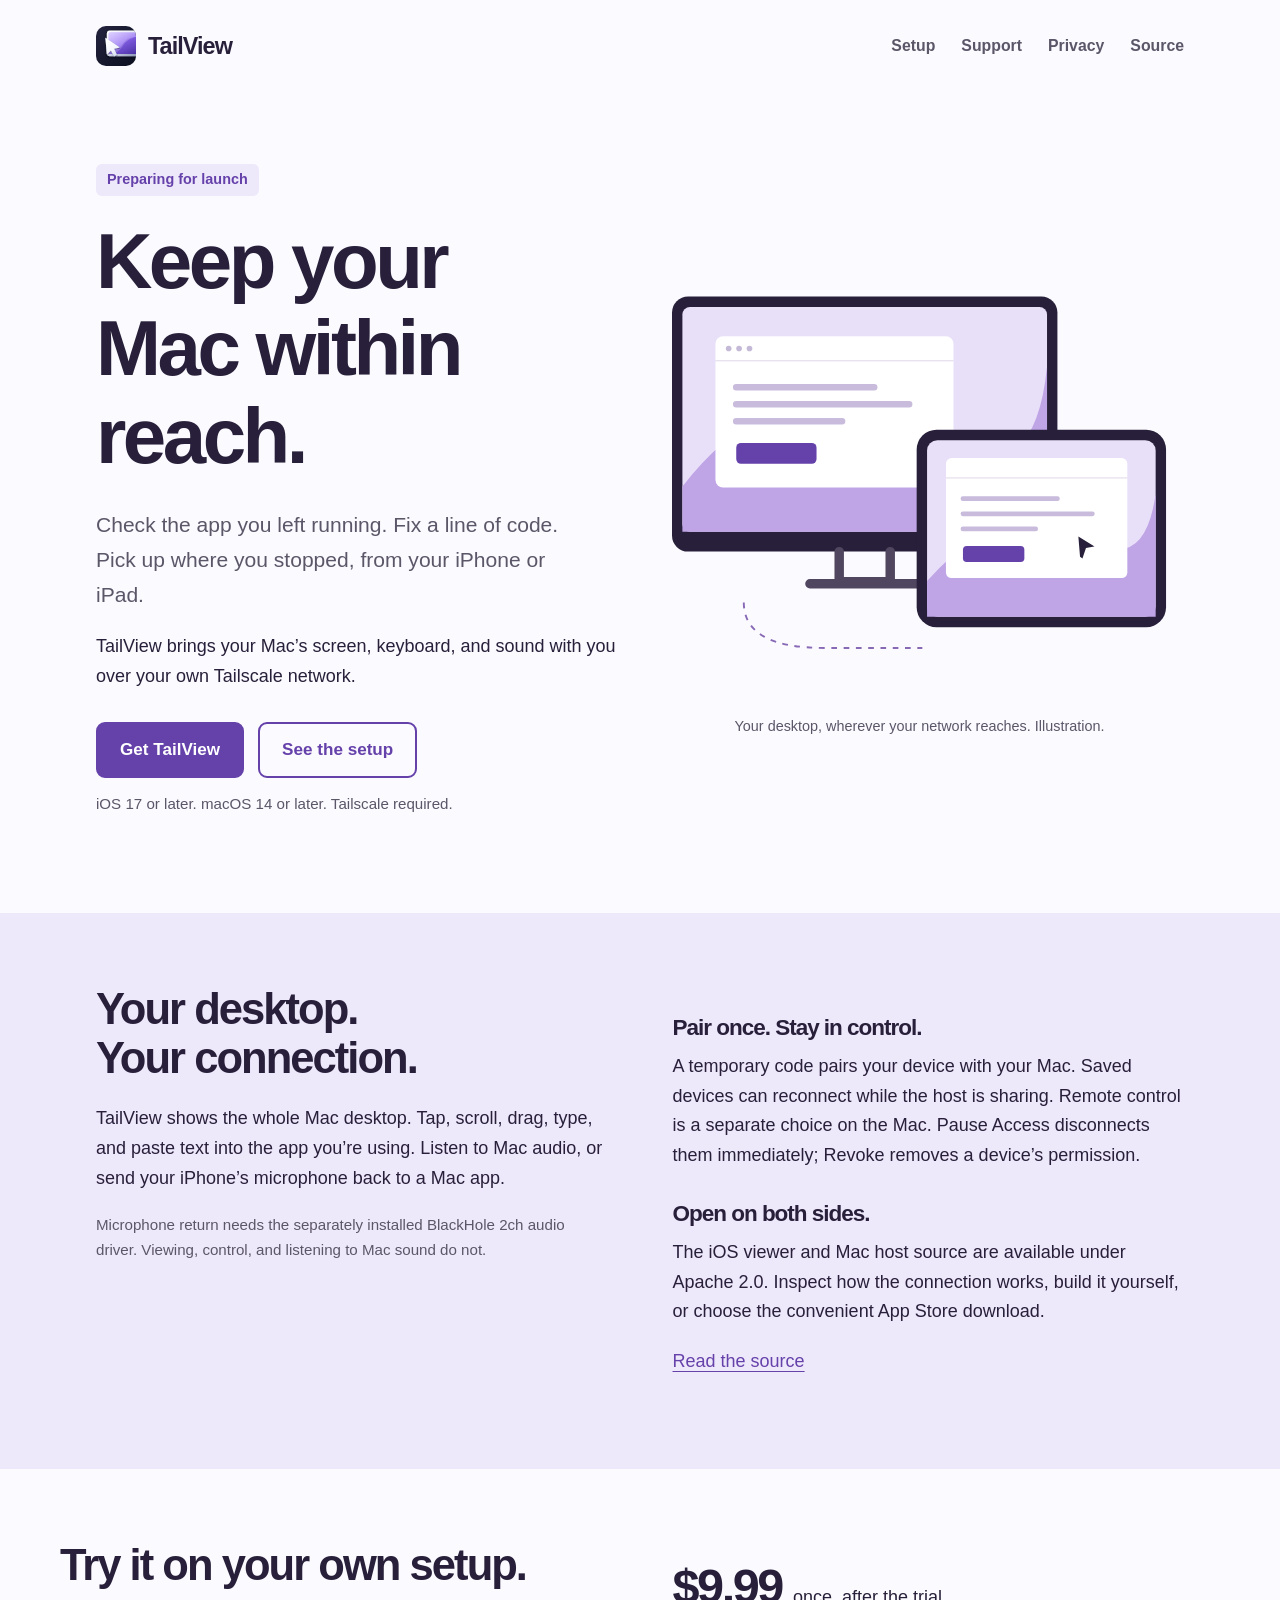
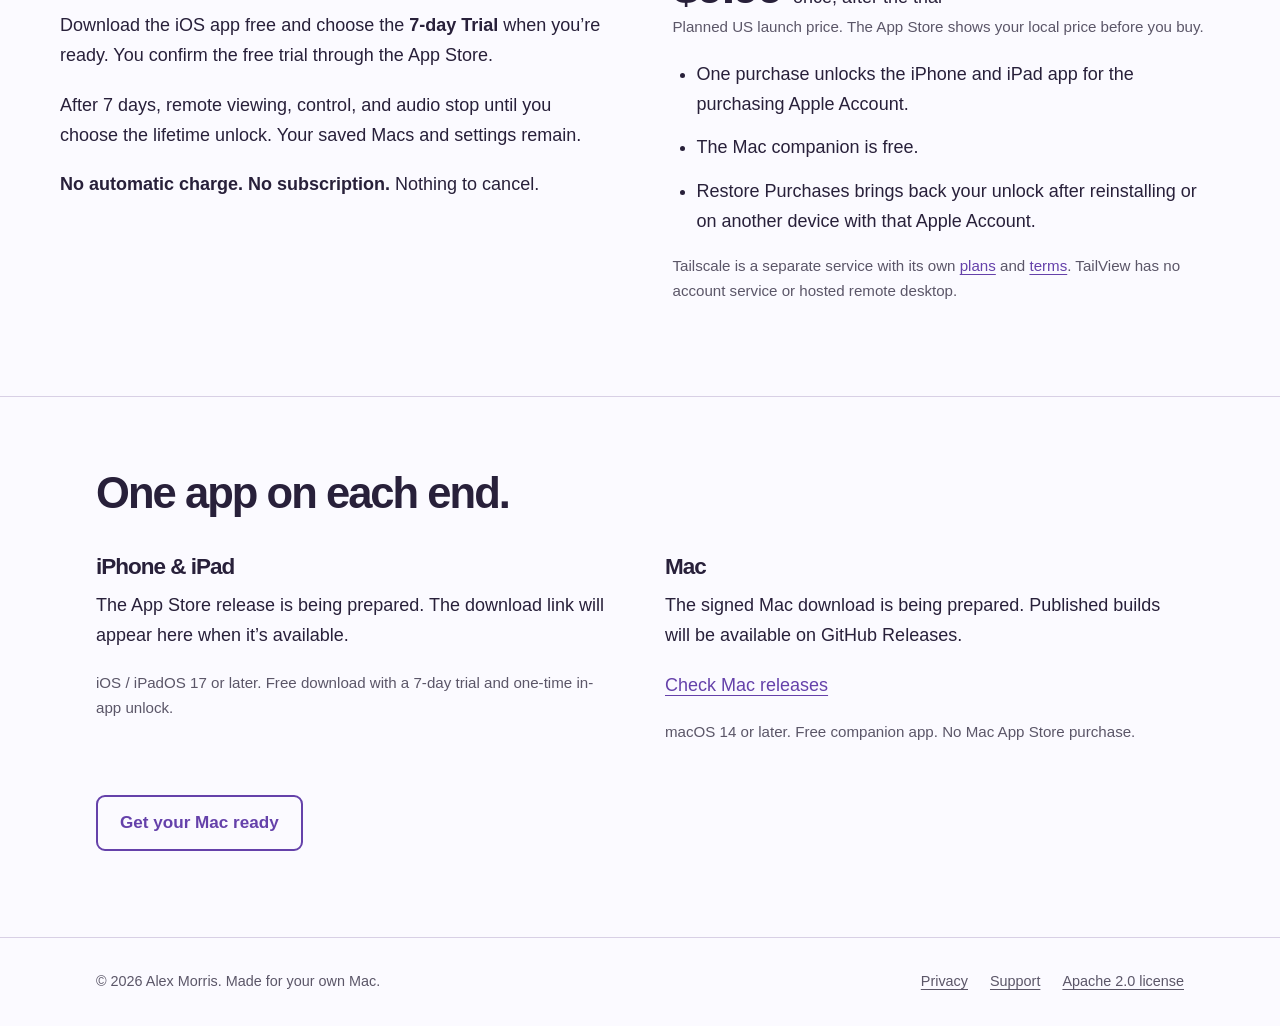
==== docs/site/index.html @ 1a9b9c8c "Prepare TailView trial, consent, and public distribution" ====
<!doctype html>
<html lang="en"><head><meta charset="utf-8"><meta name="viewport" content="width=device-width, initial-scale=1"><title>TailView — your Mac, within reach</title><meta name="description" content="See and control your Mac from an iPhone or iPad over your own Tailscale network. Try TailView free for 7 days, then unlock once."><meta name="theme-color" content="#6541aa"><link rel="icon" href="assets/tailview.svg" type="image/svg+xml"><link rel="stylesheet" href="assets/site.css"><link rel="canonical" href="https://alexmorris10x.github.io/tailview/"></head>
<body><a class="skip" href="#main">Skip to content</a><header><div class="wrap"><a class="brand" href="index.html"><img src="assets/tailview.svg" alt="" width="40" height="40">TailView</a><nav aria-label="Main navigation"><a href="setup.html">Setup</a><a href="support.html">Support</a><a href="privacy.html">Privacy</a><a href="https://github.com/alexmorris10x/tailview">Source</a></nav></div></header>
<main id="main">
<section class="wrap hero"><div><span class="status">Preparing for launch</span><h1>Keep your Mac within reach.</h1><p class="lead">Check the app you left running. Fix a line of code. Pick up where you stopped, from your iPhone or iPad.</p><p>TailView brings your Mac’s screen, keyboard, and sound with you over your own Tailscale network.</p><div class="actions"><a class="button" href="#download">Get TailView</a><a class="button secondary" href="setup.html">See the setup</a></div><p class="small">iOS 17 or later. macOS 14 or later. Tailscale required.</p></div>
<div class="hero-visual"><figure><svg viewBox="0 0 560 440" role="img" aria-labelledby="diagram-title diagram-desc"><title id="diagram-title">One Mac, reachable from your iPad</title><desc id="diagram-desc">An illustration of a desktop window mirrored onto a tablet, connected through your Tailscale network.</desc><rect x="18" y="26" width="408" height="270" rx="17" fill="#28203a"/><rect x="29" y="37" width="386" height="238" rx="8" fill="#e8dff8"/><path d="M29 227 Q140 85 270 170 T415 100 V275 H29Z" fill="#c0a5e6"/><rect x="64" y="68" width="252" height="160" rx="8" fill="#fff"/><path d="M64 94H316" stroke="#ddd5e6"/><circle cx="78" cy="81" r="3" fill="#c5b9d8"/><circle cx="89" cy="81" r="3" fill="#c5b9d8"/><circle cx="100" cy="81" r="3" fill="#c5b9d8"/><path d="M86 122H232M86 140H269M86 158H198" stroke="#c8bbdc" stroke-width="7" stroke-linecap="round"/><rect x="86" y="181" width="85" height="22" rx="5" fill="#6541aa"/><path d="M195 296V328H249V296M164 330H280" stroke="#51465f" stroke-width="10" stroke-linecap="round" fill="none"/><path d="M94 350Q94 398 180 398H283" stroke="#8769b5" stroke-width="2" stroke-dasharray="6 7" fill="none"/><rect x="277" y="167" width="264" height="209" rx="21" fill="#28203a"/><rect x="288" y="178" width="242" height="187" rx="11" fill="#e8dff8"/><path d="M288 327Q383 224 450 275T530 235V365H288Z" fill="#c0a5e6"/><rect x="308" y="197" width="192" height="127" rx="6" fill="#fff"/><path d="M308 218H500" stroke="#ddd5e6"/><path d="M326 240H426M326 256H463M326 272H403" stroke="#c8bbdc" stroke-width="5" stroke-linecap="round"/><rect x="326" y="290" width="65" height="17" rx="4" fill="#6541aa"/><path d="M449 302L447 278L468 291L457 293L453 305Z" fill="#28203a" stroke="white" stroke-width="2"/></svg><figcaption>Your desktop, wherever your network reaches. Illustration.</figcaption></figure></div></section>
<section class="band"><div class="wrap split"><div><h2>Your desktop.<br>Your connection.</h2><p>TailView shows the whole Mac desktop. Tap, scroll, drag, type, and paste text into the app you’re using. Listen to Mac audio, or send your iPhone’s microphone back to a Mac app.</p><p class="small">Microphone return needs the separately installed BlackHole 2ch audio driver. Viewing, control, and listening to Mac sound do not.</p></div><div><h3>Pair once. Stay in control.</h3><p>A temporary code pairs your device with your Mac. Saved devices can reconnect while the host is sharing. Remote control is a separate choice on the Mac. Pause Access disconnects them immediately; Revoke removes a device’s permission.</p><h3>Open on both sides.</h3><p>The iOS viewer and Mac host source are available under Apache 2.0. Inspect how the connection works, build it yourself, or choose the convenient App Store download.</p><p><a href="https://github.com/alexmorris10x/tailview">Read the source</a></p></div></div></section>
<section class="wrap facts split"><div><h2>Try it on your own setup.</h2><p>Download the iOS app free and choose the <strong>7-day Trial</strong> when you’re ready. You confirm the free trial through the App Store.</p><p>After 7 days, remote viewing, control, and audio stop until you choose the lifetime unlock. Your saved Macs and settings remain.</p><p><strong>No automatic charge. No subscription.</strong> Nothing to cancel.</p></div><div><p class="price">$9.99 <span>once, after the trial</span></p><p class="small">Planned US launch price. The App Store shows your local price before you buy.</p><ul><li>One purchase unlocks the iPhone and iPad app for the purchasing Apple Account.</li><li>The Mac companion is free.</li><li>Restore Purchases brings back your unlock after reinstalling or on another device with that Apple Account.</li></ul><p class="small">Tailscale is a separate service with its own <a href="https://tailscale.com/pricing">plans</a> and <a href="https://tailscale.com/terms">terms</a>. TailView has no account service or hosted remote desktop.</p></div></section>
<section class="download" id="download"><div class="wrap"><h2>One app on each end.</h2><div class="download-grid"><div><h3>iPhone &amp; iPad</h3><p>The App Store release is being prepared. The download link will appear here when it’s available.</p><p class="small">iOS / iPadOS 17 or later. Free download with a 7-day trial and one-time in-app unlock.</p></div><div><h3>Mac</h3><p>The signed Mac download is being prepared. Published builds will be available on GitHub Releases.</p><p><a href="https://github.com/alexmorris10x/tailview/releases">Check Mac releases</a></p><p class="small">macOS 14 or later. Free companion app. No Mac App Store purchase.</p></div></div><div class="actions"><a class="button secondary" href="setup.html">Get your Mac ready</a></div></div></section></main>
<footer><div class="wrap"><span>© 2026 Alex Morris. Made for your own Mac.</span><div class="footer-links"><a href="privacy.html">Privacy</a><a href="support.html">Support</a><a href="https://github.com/alexmorris10x/tailview/blob/main/LICENSE">Apache 2.0 license</a></div></div></footer></body></html>
---- docs/site/assets/site.css ----
:root{color-scheme:light;--paper:#fbfaff;--ink:#28203a;--muted:#5b5668;--violet:#6541aa;--wash:#eee8fb;--line:#d8d0e5;--white:#fff;font-family:"Avenir Next",Avenir,-apple-system,BlinkMacSystemFont,"Segoe UI",sans-serif;font-size:18px;line-height:1.65;color:var(--ink);background:var(--paper)}
*{box-sizing:border-box}body{margin:0}a{color:var(--violet);text-underline-offset:.2em}a:hover{color:#41266f}a:focus-visible,summary:focus-visible{outline:3px solid #8762c9;outline-offset:5px}img,svg{max-width:100%;height:auto}.skip{position:absolute;left:1rem;top:-6rem;background:white;padding:.5rem 1rem;z-index:9}.skip:focus{top:1rem}.wrap{max-width:1160px;margin:auto;padding:0 36px}header{padding:26px 0}header .wrap{display:flex;align-items:center;justify-content:space-between;gap:24px}.brand{display:flex;align-items:center;gap:12px;font-weight:750;color:var(--ink);text-decoration:none;font-size:1.3rem;letter-spacing:-.04em}.brand img{width:40px;border-radius:10px}nav{display:flex;flex-wrap:wrap;gap:8px 26px}nav a{font-size:.88rem;font-weight:600;color:var(--muted);text-decoration:none}nav [aria-current=page]{color:var(--violet);text-decoration:underline}main{min-height:60vh}h1,h2,h3{line-height:1.12;letter-spacing:-.045em}h1{font-size:clamp(2.6rem,6.1vw,4.6rem);font-weight:750;max-width:11ch;margin:0 0 28px}h2{font-size:clamp(1.8rem,3.4vw,2.7rem);font-weight:700;margin:0 0 22px}h3{font-size:1.25rem;margin:30px 0 12px}p{margin:0 0 20px;max-width:68ch}.lead{font-size:1.17rem;line-height:1.65;color:var(--muted);max-width:42ch}.hero{display:grid;grid-template-columns:1fr 1fr;gap:30px;align-items:center;padding-top:72px;padding-bottom:76px}.hero-visual{padding:20px 0 10px}.hero-visual figcaption{font-size:.8rem;text-align:center;color:var(--muted);margin-top:18px}.hero-visual figure{margin:0}.actions{display:flex;gap:14px;flex-wrap:wrap;align-items:center;margin:30px 0 14px}.button{display:inline-block;background:var(--violet);color:white;border:2px solid var(--violet);border-radius:9px;text-decoration:none;padding:12px 22px;font-size:.95rem;font-weight:650}.button:hover{color:white;background:#50318e}.button.secondary{background:transparent;color:var(--violet)}.small{font-size:.84rem;color:var(--muted)}.note{background:var(--wash);border-left:4px solid var(--violet);padding:22px 26px;margin:30px 0}.note p:last-child{margin-bottom:0}.band{padding:72px 0;background:var(--wash)}.split{display:grid;grid-template-columns:1fr 1fr;gap:65px}.facts{padding:72px 0}.facts ul{padding-left:24px}.facts li{margin:0 0 14px}.price{font-size:2.7rem;letter-spacing:-.05em;font-weight:750;margin:16px 0 0;line-height:1.2}.price span{font-size:1rem;letter-spacing:0;font-weight:500}.download{padding:72px 0;border-top:1px solid var(--line)}.download-grid{display:grid;grid-template-columns:1fr 1fr;gap:50px}.download h3{margin-top:14px}.reading{max-width:850px;padding-top:54px;padding-bottom:64px}.reading h1{max-width:20ch;font-size:clamp(2.4rem,5vw,3.8rem)}.reading h2{font-size:1.65rem;margin-top:48px}.reading p,.reading li{max-width:70ch}.reading li{padding-left:4px;margin-bottom:12px}.reading ol,.reading ul{padding-left:25px}.reading dl dt{font-weight:700;margin-top:24px}.reading dl dd{margin:8px 0 0}code{font-size:.86em;background:var(--wash);padding:.12em .3em;border-radius:3px;overflow-wrap:anywhere}details{padding:20px 0;border-bottom:1px solid var(--line)}summary{font-weight:700;cursor:pointer;padding-right:20px;line-height:1.5}details p:first-of-type{margin-top:18px}footer{border-top:1px solid var(--line);padding:32px 0;color:var(--muted);font-size:.8rem}footer .wrap{display:flex;justify-content:space-between;gap:20px;flex-wrap:wrap}footer a{color:var(--muted)}.footer-links{display:flex;gap:22px;flex-wrap:wrap}.status{display:inline-block;font-size:.8rem;font-weight:650;color:var(--violet);background:var(--wash);padding:4px 11px;border-radius:6px;margin-bottom:22px}
@media(max-width:760px){.wrap{padding:0 22px}header{padding:20px 0}header .wrap{align-items:flex-start;gap:20px;flex-direction:column}nav{gap:10px 23px}.hero{grid-template-columns:1fr;padding-top:38px;padding-bottom:40px;gap:0}.hero h1{max-width:12ch}.hero-visual{max-width:510px;margin:12px auto 0}.split,.download-grid{grid-template-columns:1fr;gap:34px}.band,.facts,.download{padding:46px 0}.reading{padding-top:34px;padding-bottom:44px}.reading h2{margin-top:36px}.note{padding:18px 20px}.price{font-size:2.5rem}}
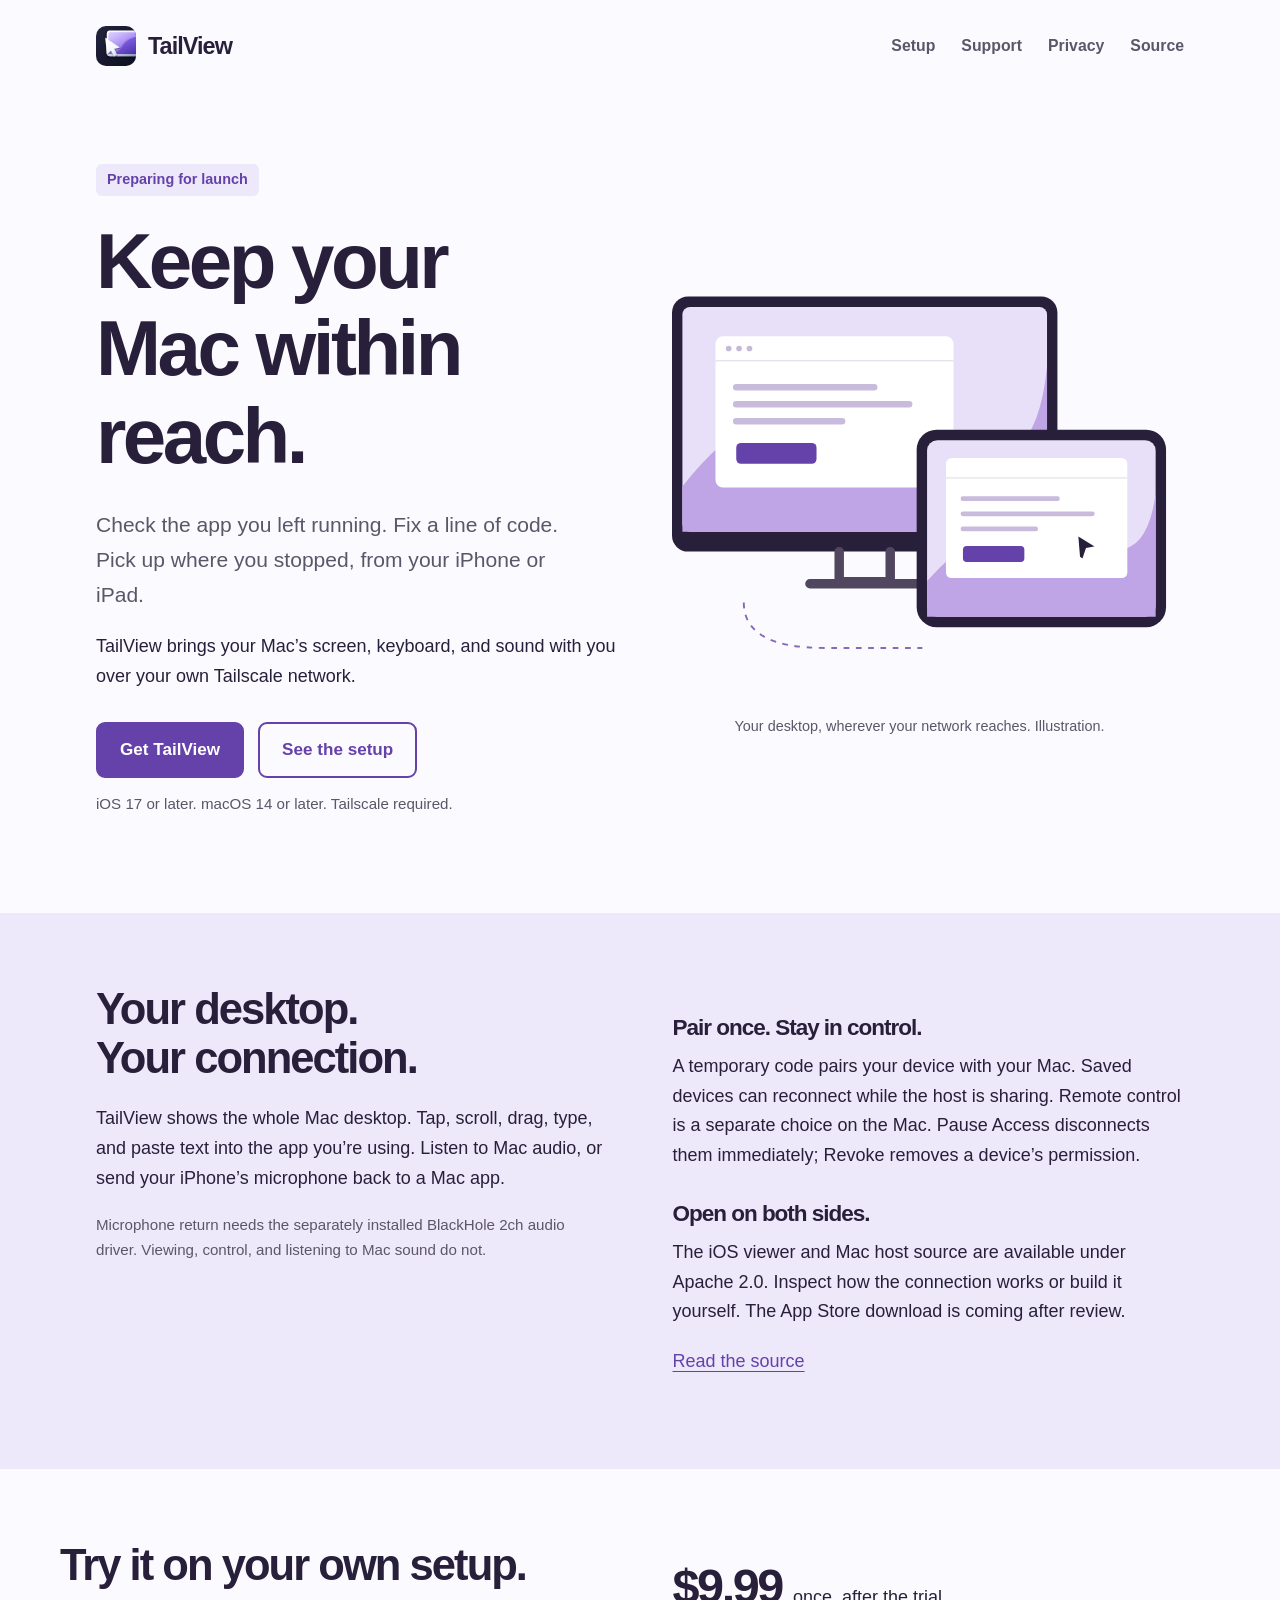
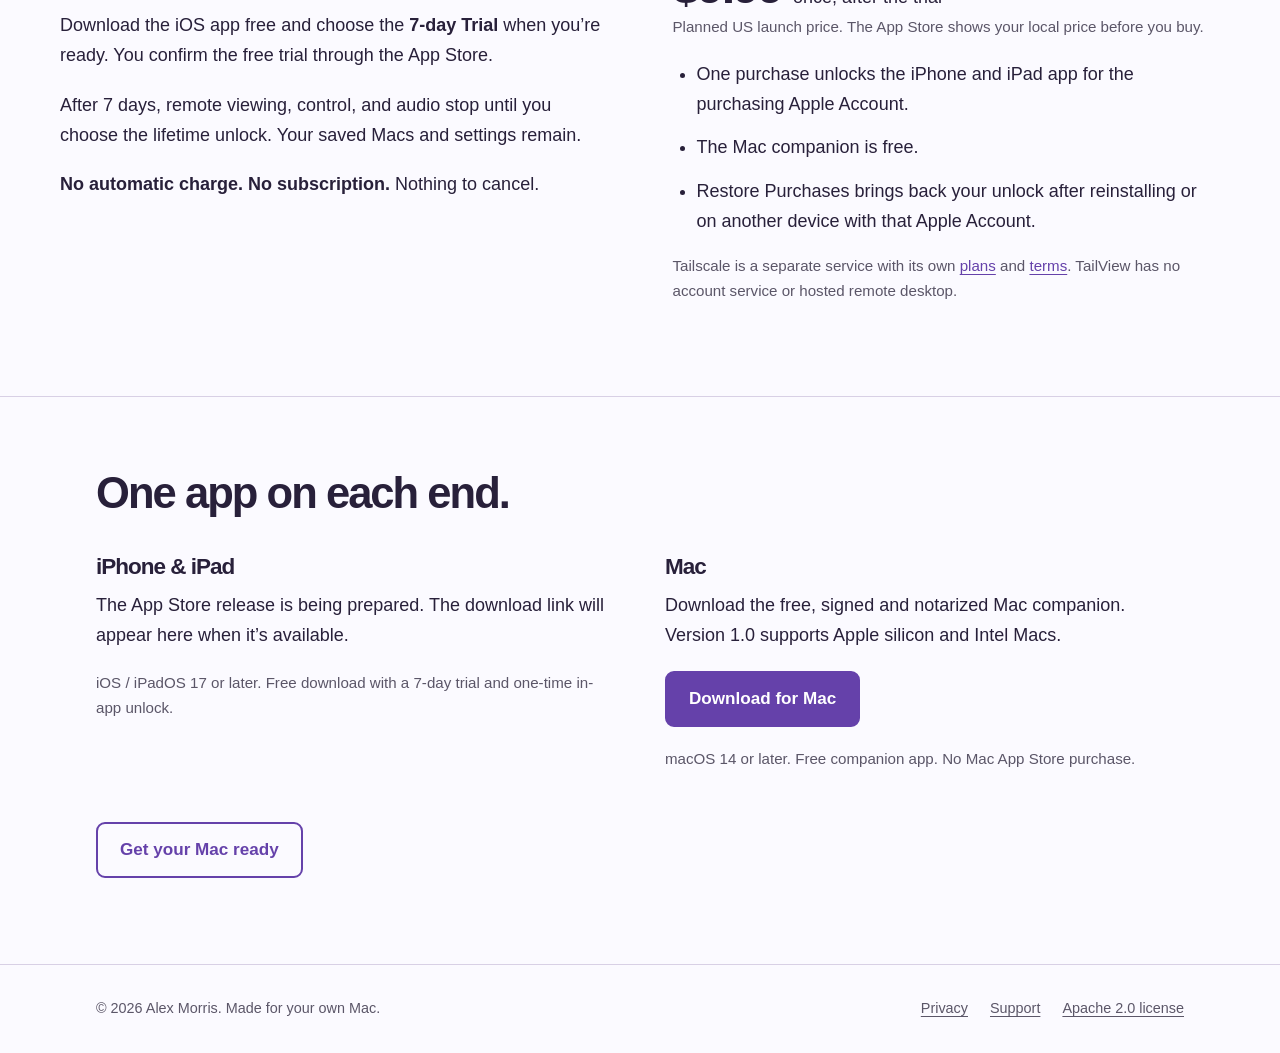
==== commit 6cb9d0fa: "Publish the notarized TailView Mac download" ====
--- a/docs/site/index.html
+++ b/docs/site/index.html
@@ -4,7 +4,7 @@
 <main id="main">
 <section class="wrap hero"><div><span class="status">Preparing for launch</span><h1>Keep your Mac within reach.</h1><p class="lead">Check the app you left running. Fix a line of code. Pick up where you stopped, from your iPhone or iPad.</p><p>TailView brings your Mac’s screen, keyboard, and sound with you over your own Tailscale network.</p><div class="actions"><a class="button" href="#download">Get TailView</a><a class="button secondary" href="setup.html">See the setup</a></div><p class="small">iOS 17 or later. macOS 14 or later. Tailscale required.</p></div>
 <div class="hero-visual"><figure><svg viewBox="0 0 560 440" role="img" aria-labelledby="diagram-title diagram-desc"><title id="diagram-title">One Mac, reachable from your iPad</title><desc id="diagram-desc">An illustration of a desktop window mirrored onto a tablet, connected through your Tailscale network.</desc><rect x="18" y="26" width="408" height="270" rx="17" fill="#28203a"/><rect x="29" y="37" width="386" height="238" rx="8" fill="#e8dff8"/><path d="M29 227 Q140 85 270 170 T415 100 V275 H29Z" fill="#c0a5e6"/><rect x="64" y="68" width="252" height="160" rx="8" fill="#fff"/><path d="M64 94H316" stroke="#ddd5e6"/><circle cx="78" cy="81" r="3" fill="#c5b9d8"/><circle cx="89" cy="81" r="3" fill="#c5b9d8"/><circle cx="100" cy="81" r="3" fill="#c5b9d8"/><path d="M86 122H232M86 140H269M86 158H198" stroke="#c8bbdc" stroke-width="7" stroke-linecap="round"/><rect x="86" y="181" width="85" height="22" rx="5" fill="#6541aa"/><path d="M195 296V328H249V296M164 330H280" stroke="#51465f" stroke-width="10" stroke-linecap="round" fill="none"/><path d="M94 350Q94 398 180 398H283" stroke="#8769b5" stroke-width="2" stroke-dasharray="6 7" fill="none"/><rect x="277" y="167" width="264" height="209" rx="21" fill="#28203a"/><rect x="288" y="178" width="242" height="187" rx="11" fill="#e8dff8"/><path d="M288 327Q383 224 450 275T530 235V365H288Z" fill="#c0a5e6"/><rect x="308" y="197" width="192" height="127" rx="6" fill="#fff"/><path d="M308 218H500" stroke="#ddd5e6"/><path d="M326 240H426M326 256H463M326 272H403" stroke="#c8bbdc" stroke-width="5" stroke-linecap="round"/><rect x="326" y="290" width="65" height="17" rx="4" fill="#6541aa"/><path d="M449 302L447 278L468 291L457 293L453 305Z" fill="#28203a" stroke="white" stroke-width="2"/></svg><figcaption>Your desktop, wherever your network reaches. Illustration.</figcaption></figure></div></section>
-<section class="band"><div class="wrap split"><div><h2>Your desktop.<br>Your connection.</h2><p>TailView shows the whole Mac desktop. Tap, scroll, drag, type, and paste text into the app you’re using. Listen to Mac audio, or send your iPhone’s microphone back to a Mac app.</p><p class="small">Microphone return needs the separately installed BlackHole 2ch audio driver. Viewing, control, and listening to Mac sound do not.</p></div><div><h3>Pair once. Stay in control.</h3><p>A temporary code pairs your device with your Mac. Saved devices can reconnect while the host is sharing. Remote control is a separate choice on the Mac. Pause Access disconnects them immediately; Revoke removes a device’s permission.</p><h3>Open on both sides.</h3><p>The iOS viewer and Mac host source are available under Apache 2.0. Inspect how the connection works, build it yourself, or choose the convenient App Store download.</p><p><a href="https://github.com/alexmorris10x/tailview">Read the source</a></p></div></div></section>
+<section class="band"><div class="wrap split"><div><h2>Your desktop.<br>Your connection.</h2><p>TailView shows the whole Mac desktop. Tap, scroll, drag, type, and paste text into the app you’re using. Listen to Mac audio, or send your iPhone’s microphone back to a Mac app.</p><p class="small">Microphone return needs the separately installed BlackHole 2ch audio driver. Viewing, control, and listening to Mac sound do not.</p></div><div><h3>Pair once. Stay in control.</h3><p>A temporary code pairs your device with your Mac. Saved devices can reconnect while the host is sharing. Remote control is a separate choice on the Mac. Pause Access disconnects them immediately; Revoke removes a device’s permission.</p><h3>Open on both sides.</h3><p>The iOS viewer and Mac host source are available under Apache 2.0. Inspect how the connection works or build it yourself. The App Store download is coming after review.</p><p><a href="https://github.com/alexmorris10x/tailview">Read the source</a></p></div></div></section>
 <section class="wrap facts split"><div><h2>Try it on your own setup.</h2><p>Download the iOS app free and choose the <strong>7-day Trial</strong> when you’re ready. You confirm the free trial through the App Store.</p><p>After 7 days, remote viewing, control, and audio stop until you choose the lifetime unlock. Your saved Macs and settings remain.</p><p><strong>No automatic charge. No subscription.</strong> Nothing to cancel.</p></div><div><p class="price">$9.99 <span>once, after the trial</span></p><p class="small">Planned US launch price. The App Store shows your local price before you buy.</p><ul><li>One purchase unlocks the iPhone and iPad app for the purchasing Apple Account.</li><li>The Mac companion is free.</li><li>Restore Purchases brings back your unlock after reinstalling or on another device with that Apple Account.</li></ul><p class="small">Tailscale is a separate service with its own <a href="https://tailscale.com/pricing">plans</a> and <a href="https://tailscale.com/terms">terms</a>. TailView has no account service or hosted remote desktop.</p></div></section>
-<section class="download" id="download"><div class="wrap"><h2>One app on each end.</h2><div class="download-grid"><div><h3>iPhone &amp; iPad</h3><p>The App Store release is being prepared. The download link will appear here when it’s available.</p><p class="small">iOS / iPadOS 17 or later. Free download with a 7-day trial and one-time in-app unlock.</p></div><div><h3>Mac</h3><p>The signed Mac download is being prepared. Published builds will be available on GitHub Releases.</p><p><a href="https://github.com/alexmorris10x/tailview/releases">Check Mac releases</a></p><p class="small">macOS 14 or later. Free companion app. No Mac App Store purchase.</p></div></div><div class="actions"><a class="button secondary" href="setup.html">Get your Mac ready</a></div></div></section></main>
+<section class="download" id="download"><div class="wrap"><h2>One app on each end.</h2><div class="download-grid"><div><h3>iPhone &amp; iPad</h3><p>The App Store release is being prepared. The download link will appear here when it’s available.</p><p class="small">iOS / iPadOS 17 or later. Free download with a 7-day trial and one-time in-app unlock.</p></div><div><h3>Mac</h3><p>Download the free, signed and notarized Mac companion. Version 1.0 supports Apple silicon and Intel Macs.</p><p><a class="button" href="https://github.com/alexmorris10x/tailview/releases/download/v1.0.0-mac/TailView-Mac-1.0-30.dmg">Download for Mac</a></p><p class="small">macOS 14 or later. Free companion app. No Mac App Store purchase.</p></div></div><div class="actions"><a class="button secondary" href="setup.html">Get your Mac ready</a></div></div></section></main>
 <footer><div class="wrap"><span>© 2026 Alex Morris. Made for your own Mac.</span><div class="footer-links"><a href="privacy.html">Privacy</a><a href="support.html">Support</a><a href="https://github.com/alexmorris10x/tailview/blob/main/LICENSE">Apache 2.0 license</a></div></div></footer></body></html>
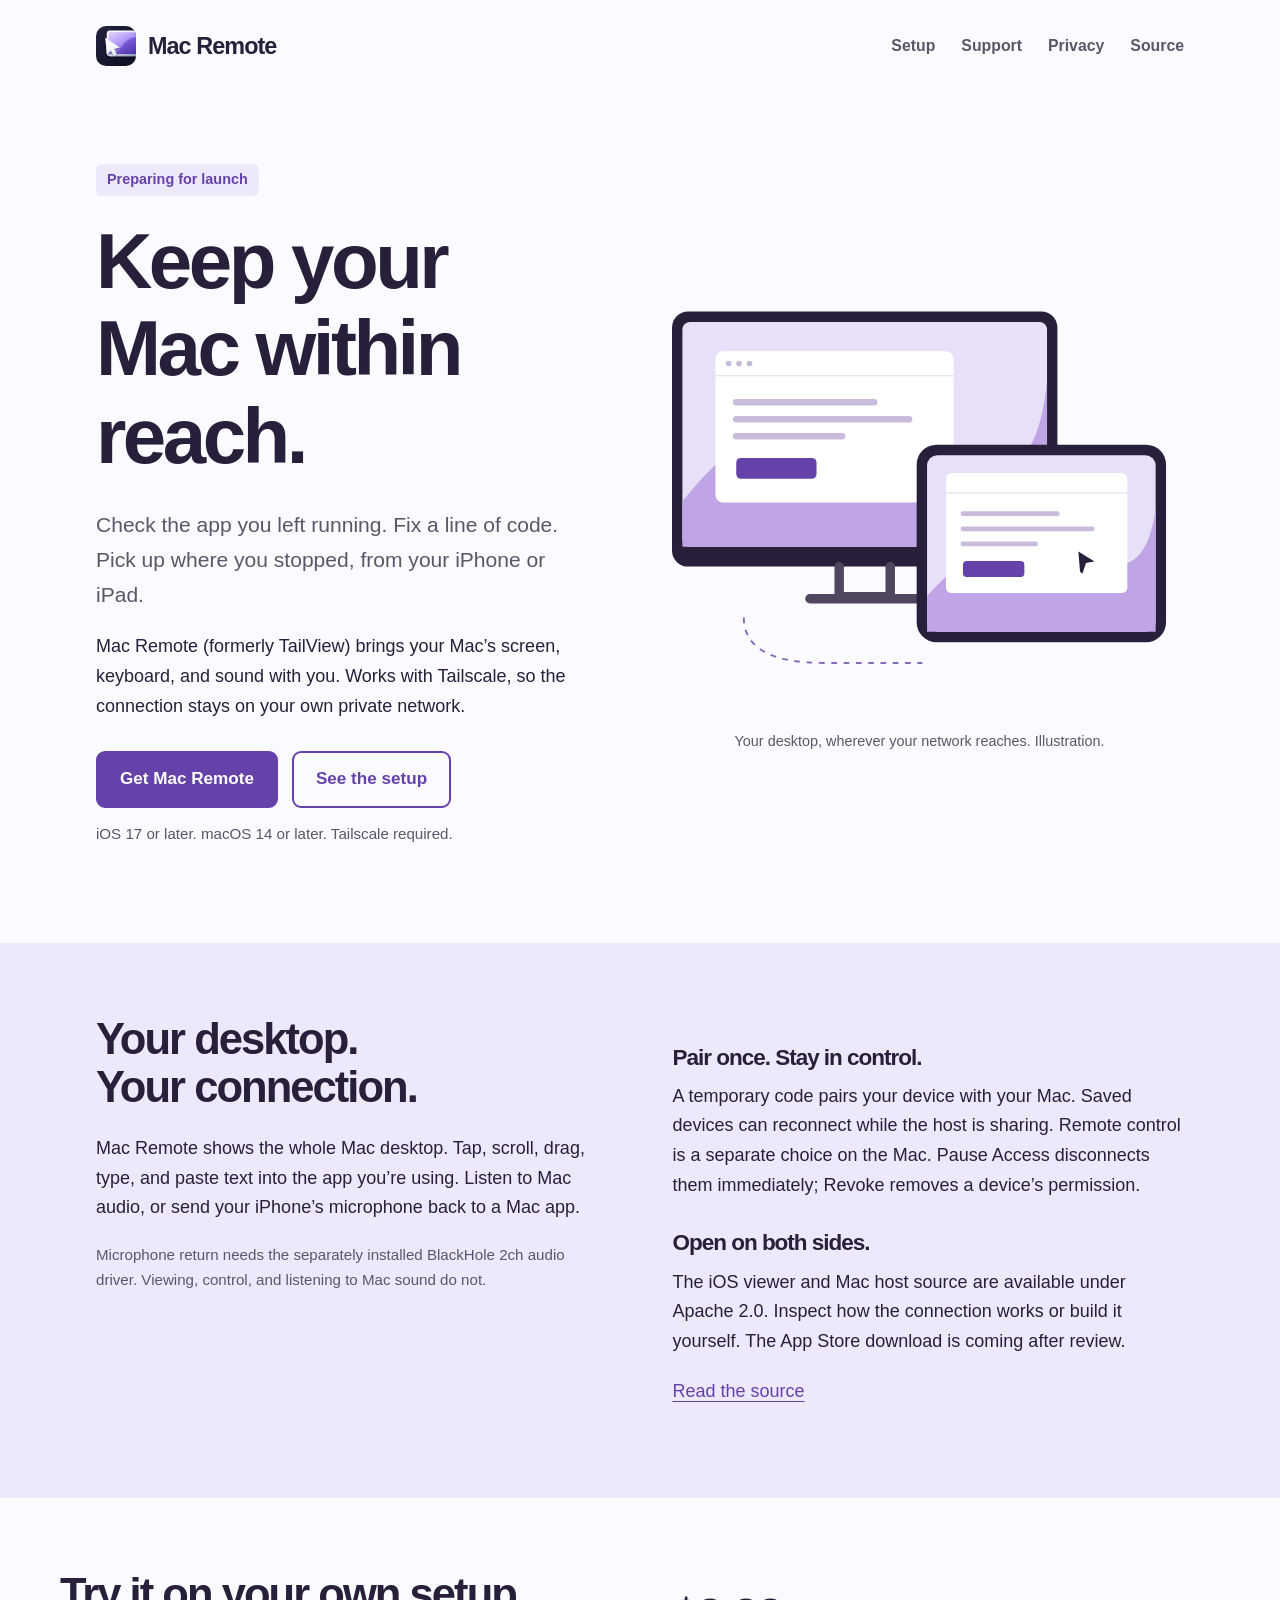
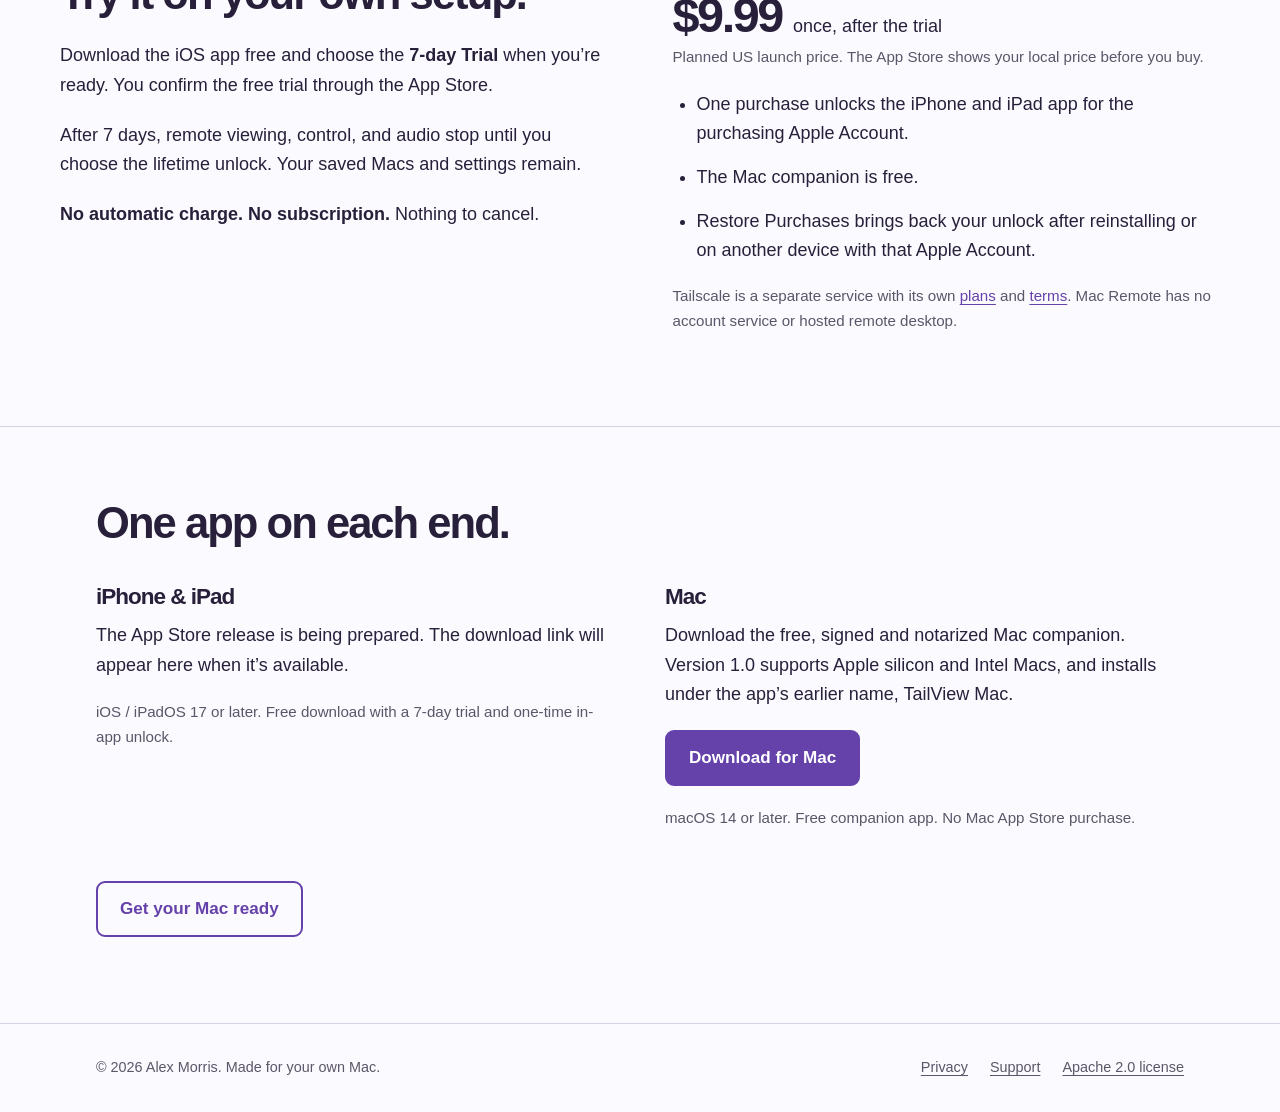
==== commit 86aa9804: "Rename to Mac Remote for 1.0.1 (64), add a rating prompt and new App Store screenshots - User-facing" ====
--- a/docs/site/index.html
+++ b/docs/site/index.html
@@ -1,10 +1,10 @@
 <!doctype html>
-<html lang="en"><head><meta charset="utf-8"><meta name="viewport" content="width=device-width, initial-scale=1"><title>TailView — your Mac, within reach</title><meta name="description" content="See and control your Mac from an iPhone or iPad over your own Tailscale network. Try TailView free for 7 days, then unlock once."><meta name="theme-color" content="#6541aa"><link rel="icon" href="assets/tailview.svg" type="image/svg+xml"><link rel="stylesheet" href="assets/site.css"><link rel="canonical" href="https://alexmorris10x.github.io/tailview/"></head>
-<body><a class="skip" href="#main">Skip to content</a><header><div class="wrap"><a class="brand" href="index.html"><img src="assets/tailview.svg" alt="" width="40" height="40">TailView</a><nav aria-label="Main navigation"><a href="setup.html">Setup</a><a href="support.html">Support</a><a href="privacy.html">Privacy</a><a href="https://github.com/alexmorris10x/tailview">Source</a></nav></div></header>
+<html lang="en"><head><meta charset="utf-8"><meta name="viewport" content="width=device-width, initial-scale=1"><title>Mac Remote — your Mac, within reach</title><meta name="description" content="See and control your Mac from an iPhone or iPad. Works with Tailscale. Try Mac Remote free for 7 days, then unlock once."><meta name="theme-color" content="#6541aa"><link rel="icon" href="assets/tailview.svg" type="image/svg+xml"><link rel="stylesheet" href="assets/site.css"><link rel="canonical" href="https://alexmorris10x.github.io/tailview/"></head>
+<body><a class="skip" href="#main">Skip to content</a><header><div class="wrap"><a class="brand" href="index.html"><img src="assets/tailview.svg" alt="" width="40" height="40">Mac Remote</a><nav aria-label="Main navigation"><a href="setup.html">Setup</a><a href="support.html">Support</a><a href="privacy.html">Privacy</a><a href="https://github.com/alexmorris10x/tailview">Source</a></nav></div></header>
 <main id="main">
-<section class="wrap hero"><div><span class="status">Preparing for launch</span><h1>Keep your Mac within reach.</h1><p class="lead">Check the app you left running. Fix a line of code. Pick up where you stopped, from your iPhone or iPad.</p><p>TailView brings your Mac’s screen, keyboard, and sound with you over your own Tailscale network.</p><div class="actions"><a class="button" href="#download">Get TailView</a><a class="button secondary" href="setup.html">See the setup</a></div><p class="small">iOS 17 or later. macOS 14 or later. Tailscale required.</p></div>
+<section class="wrap hero"><div><span class="status">Preparing for launch</span><h1>Keep your Mac within reach.</h1><p class="lead">Check the app you left running. Fix a line of code. Pick up where you stopped, from your iPhone or iPad.</p><p>Mac Remote (formerly TailView) brings your Mac’s screen, keyboard, and sound with you. Works with Tailscale, so the connection stays on your own private network.</p><div class="actions"><a class="button" href="#download">Get Mac Remote</a><a class="button secondary" href="setup.html">See the setup</a></div><p class="small">iOS 17 or later. macOS 14 or later. Tailscale required.</p></div>
 <div class="hero-visual"><figure><svg viewBox="0 0 560 440" role="img" aria-labelledby="diagram-title diagram-desc"><title id="diagram-title">One Mac, reachable from your iPad</title><desc id="diagram-desc">An illustration of a desktop window mirrored onto a tablet, connected through your Tailscale network.</desc><rect x="18" y="26" width="408" height="270" rx="17" fill="#28203a"/><rect x="29" y="37" width="386" height="238" rx="8" fill="#e8dff8"/><path d="M29 227 Q140 85 270 170 T415 100 V275 H29Z" fill="#c0a5e6"/><rect x="64" y="68" width="252" height="160" rx="8" fill="#fff"/><path d="M64 94H316" stroke="#ddd5e6"/><circle cx="78" cy="81" r="3" fill="#c5b9d8"/><circle cx="89" cy="81" r="3" fill="#c5b9d8"/><circle cx="100" cy="81" r="3" fill="#c5b9d8"/><path d="M86 122H232M86 140H269M86 158H198" stroke="#c8bbdc" stroke-width="7" stroke-linecap="round"/><rect x="86" y="181" width="85" height="22" rx="5" fill="#6541aa"/><path d="M195 296V328H249V296M164 330H280" stroke="#51465f" stroke-width="10" stroke-linecap="round" fill="none"/><path d="M94 350Q94 398 180 398H283" stroke="#8769b5" stroke-width="2" stroke-dasharray="6 7" fill="none"/><rect x="277" y="167" width="264" height="209" rx="21" fill="#28203a"/><rect x="288" y="178" width="242" height="187" rx="11" fill="#e8dff8"/><path d="M288 327Q383 224 450 275T530 235V365H288Z" fill="#c0a5e6"/><rect x="308" y="197" width="192" height="127" rx="6" fill="#fff"/><path d="M308 218H500" stroke="#ddd5e6"/><path d="M326 240H426M326 256H463M326 272H403" stroke="#c8bbdc" stroke-width="5" stroke-linecap="round"/><rect x="326" y="290" width="65" height="17" rx="4" fill="#6541aa"/><path d="M449 302L447 278L468 291L457 293L453 305Z" fill="#28203a" stroke="white" stroke-width="2"/></svg><figcaption>Your desktop, wherever your network reaches. Illustration.</figcaption></figure></div></section>
-<section class="band"><div class="wrap split"><div><h2>Your desktop.<br>Your connection.</h2><p>TailView shows the whole Mac desktop. Tap, scroll, drag, type, and paste text into the app you’re using. Listen to Mac audio, or send your iPhone’s microphone back to a Mac app.</p><p class="small">Microphone return needs the separately installed BlackHole 2ch audio driver. Viewing, control, and listening to Mac sound do not.</p></div><div><h3>Pair once. Stay in control.</h3><p>A temporary code pairs your device with your Mac. Saved devices can reconnect while the host is sharing. Remote control is a separate choice on the Mac. Pause Access disconnects them immediately; Revoke removes a device’s permission.</p><h3>Open on both sides.</h3><p>The iOS viewer and Mac host source are available under Apache 2.0. Inspect how the connection works or build it yourself. The App Store download is coming after review.</p><p><a href="https://github.com/alexmorris10x/tailview">Read the source</a></p></div></div></section>
-<section class="wrap facts split"><div><h2>Try it on your own setup.</h2><p>Download the iOS app free and choose the <strong>7-day Trial</strong> when you’re ready. You confirm the free trial through the App Store.</p><p>After 7 days, remote viewing, control, and audio stop until you choose the lifetime unlock. Your saved Macs and settings remain.</p><p><strong>No automatic charge. No subscription.</strong> Nothing to cancel.</p></div><div><p class="price">$9.99 <span>once, after the trial</span></p><p class="small">Planned US launch price. The App Store shows your local price before you buy.</p><ul><li>One purchase unlocks the iPhone and iPad app for the purchasing Apple Account.</li><li>The Mac companion is free.</li><li>Restore Purchases brings back your unlock after reinstalling or on another device with that Apple Account.</li></ul><p class="small">Tailscale is a separate service with its own <a href="https://tailscale.com/pricing">plans</a> and <a href="https://tailscale.com/terms">terms</a>. TailView has no account service or hosted remote desktop.</p></div></section>
-<section class="download" id="download"><div class="wrap"><h2>One app on each end.</h2><div class="download-grid"><div><h3>iPhone &amp; iPad</h3><p>The App Store release is being prepared. The download link will appear here when it’s available.</p><p class="small">iOS / iPadOS 17 or later. Free download with a 7-day trial and one-time in-app unlock.</p></div><div><h3>Mac</h3><p>Download the free, signed and notarized Mac companion. Version 1.0 supports Apple silicon and Intel Macs.</p><p><a class="button" href="https://github.com/alexmorris10x/tailview/releases/download/v1.0.0-mac/TailView-Mac-1.0-30.dmg">Download for Mac</a></p><p class="small">macOS 14 or later. Free companion app. No Mac App Store purchase.</p></div></div><div class="actions"><a class="button secondary" href="setup.html">Get your Mac ready</a></div></div></section></main>
+<section class="band"><div class="wrap split"><div><h2>Your desktop.<br>Your connection.</h2><p>Mac Remote shows the whole Mac desktop. Tap, scroll, drag, type, and paste text into the app you’re using. Listen to Mac audio, or send your iPhone’s microphone back to a Mac app.</p><p class="small">Microphone return needs the separately installed BlackHole 2ch audio driver. Viewing, control, and listening to Mac sound do not.</p></div><div><h3>Pair once. Stay in control.</h3><p>A temporary code pairs your device with your Mac. Saved devices can reconnect while the host is sharing. Remote control is a separate choice on the Mac. Pause Access disconnects them immediately; Revoke removes a device’s permission.</p><h3>Open on both sides.</h3><p>The iOS viewer and Mac host source are available under Apache 2.0. Inspect how the connection works or build it yourself. The App Store download is coming after review.</p><p><a href="https://github.com/alexmorris10x/tailview">Read the source</a></p></div></div></section>
+<section class="wrap facts split"><div><h2>Try it on your own setup.</h2><p>Download the iOS app free and choose the <strong>7-day Trial</strong> when you’re ready. You confirm the free trial through the App Store.</p><p>After 7 days, remote viewing, control, and audio stop until you choose the lifetime unlock. Your saved Macs and settings remain.</p><p><strong>No automatic charge. No subscription.</strong> Nothing to cancel.</p></div><div><p class="price">$9.99 <span>once, after the trial</span></p><p class="small">Planned US launch price. The App Store shows your local price before you buy.</p><ul><li>One purchase unlocks the iPhone and iPad app for the purchasing Apple Account.</li><li>The Mac companion is free.</li><li>Restore Purchases brings back your unlock after reinstalling or on another device with that Apple Account.</li></ul><p class="small">Tailscale is a separate service with its own <a href="https://tailscale.com/pricing">plans</a> and <a href="https://tailscale.com/terms">terms</a>. Mac Remote has no account service or hosted remote desktop.</p></div></section>
+<section class="download" id="download"><div class="wrap"><h2>One app on each end.</h2><div class="download-grid"><div><h3>iPhone &amp; iPad</h3><p>The App Store release is being prepared. The download link will appear here when it’s available.</p><p class="small">iOS / iPadOS 17 or later. Free download with a 7-day trial and one-time in-app unlock.</p></div><div><h3>Mac</h3><p>Download the free, signed and notarized Mac companion. Version 1.0 supports Apple silicon and Intel Macs, and installs under the app’s earlier name, TailView Mac.</p><p><a class="button" href="https://github.com/alexmorris10x/tailview/releases/download/v1.0.0-mac/TailView-Mac-1.0-30.dmg">Download for Mac</a></p><p class="small">macOS 14 or later. Free companion app. No Mac App Store purchase.</p></div></div><div class="actions"><a class="button secondary" href="setup.html">Get your Mac ready</a></div></div></section></main>
 <footer><div class="wrap"><span>© 2026 Alex Morris. Made for your own Mac.</span><div class="footer-links"><a href="privacy.html">Privacy</a><a href="support.html">Support</a><a href="https://github.com/alexmorris10x/tailview/blob/main/LICENSE">Apache 2.0 license</a></div></div></footer></body></html>
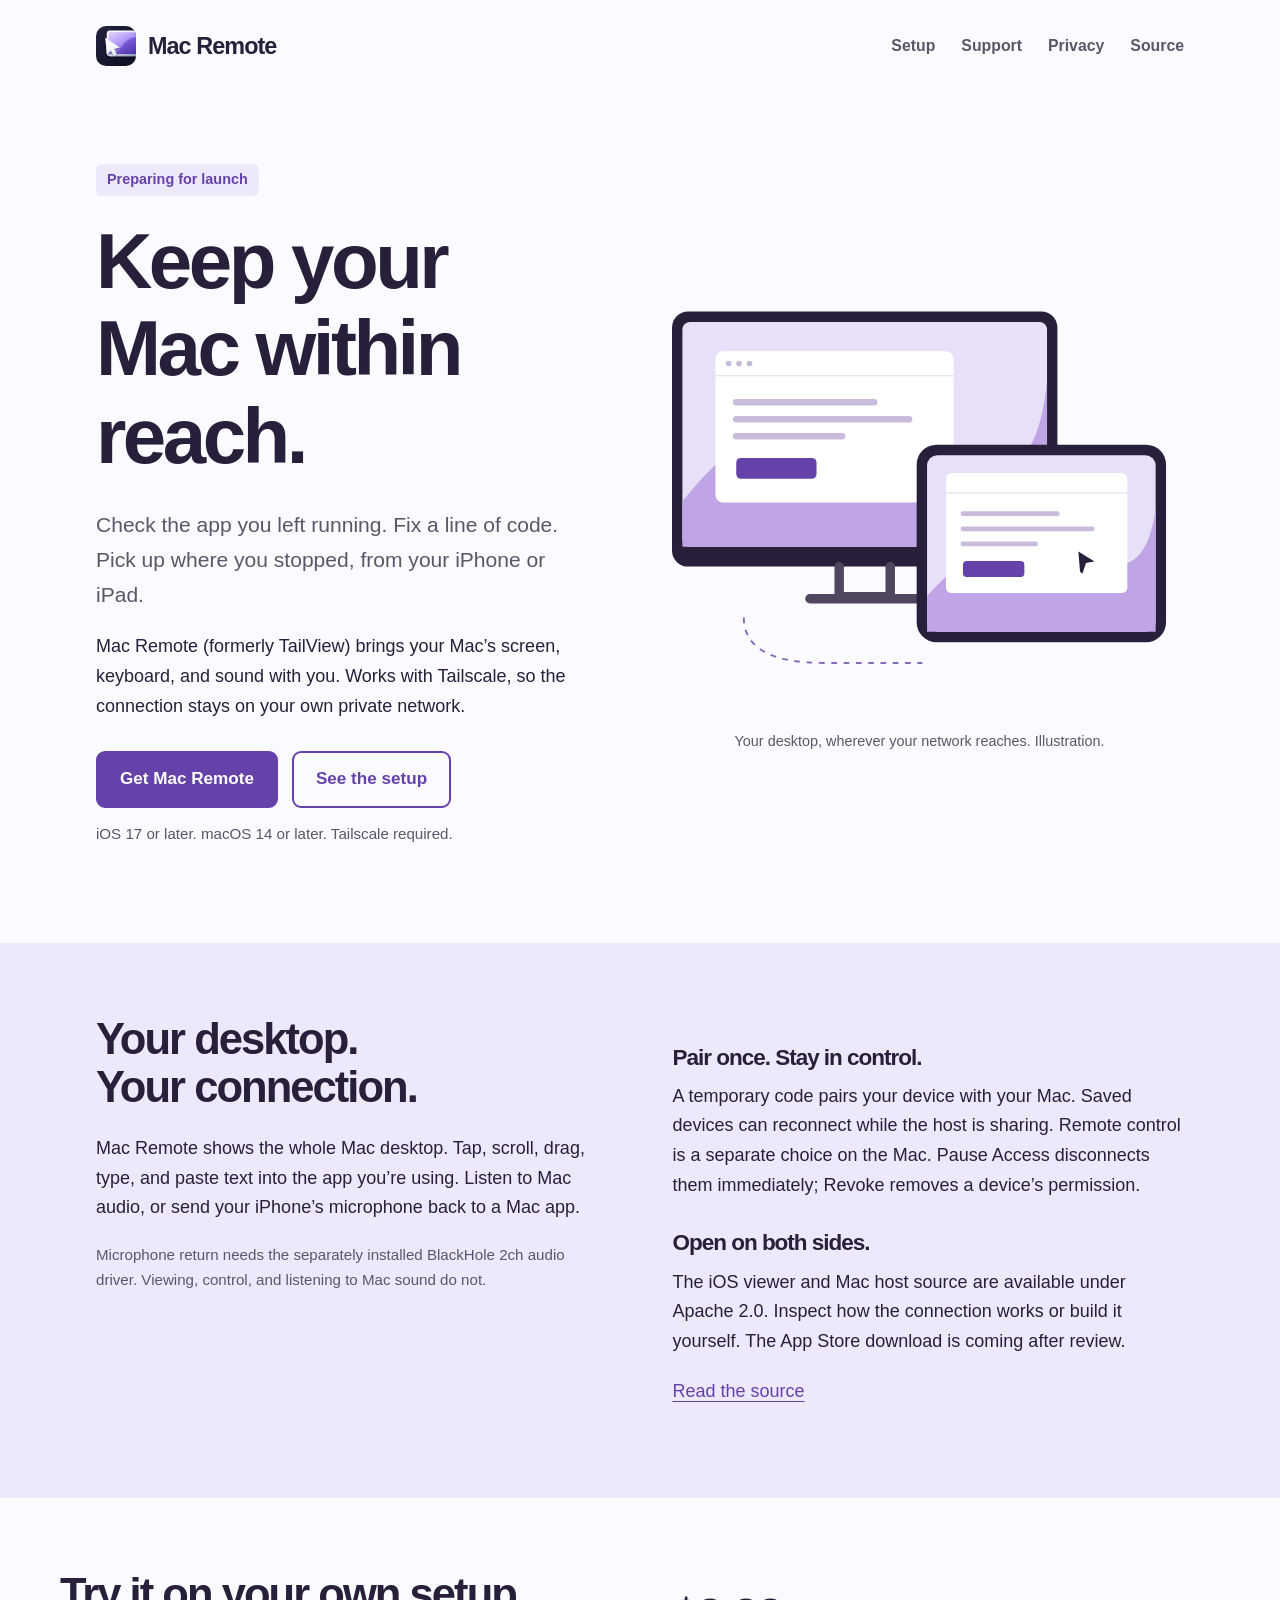
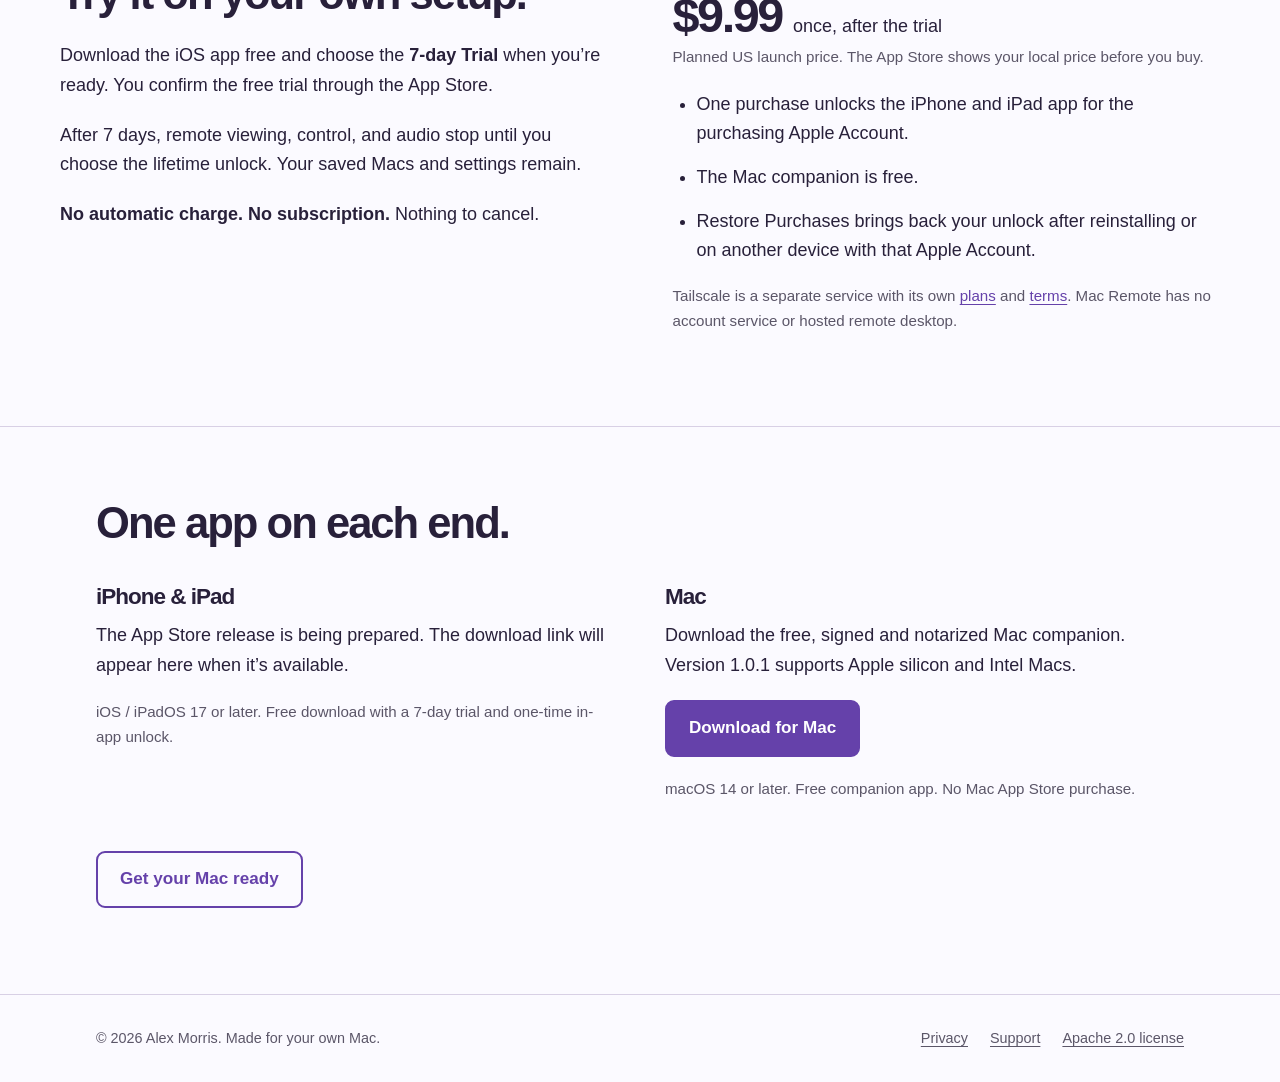
==== commit 3fae924a: "Mac Remote 1.0.1 (31) for Mac: the renamed companion, notarized - Mac companion version 1.0.1 (31); " ====
--- a/docs/site/index.html
+++ b/docs/site/index.html
@@ -6,5 +6,5 @@
 <div class="hero-visual"><figure><svg viewBox="0 0 560 440" role="img" aria-labelledby="diagram-title diagram-desc"><title id="diagram-title">One Mac, reachable from your iPad</title><desc id="diagram-desc">An illustration of a desktop window mirrored onto a tablet, connected through your Tailscale network.</desc><rect x="18" y="26" width="408" height="270" rx="17" fill="#28203a"/><rect x="29" y="37" width="386" height="238" rx="8" fill="#e8dff8"/><path d="M29 227 Q140 85 270 170 T415 100 V275 H29Z" fill="#c0a5e6"/><rect x="64" y="68" width="252" height="160" rx="8" fill="#fff"/><path d="M64 94H316" stroke="#ddd5e6"/><circle cx="78" cy="81" r="3" fill="#c5b9d8"/><circle cx="89" cy="81" r="3" fill="#c5b9d8"/><circle cx="100" cy="81" r="3" fill="#c5b9d8"/><path d="M86 122H232M86 140H269M86 158H198" stroke="#c8bbdc" stroke-width="7" stroke-linecap="round"/><rect x="86" y="181" width="85" height="22" rx="5" fill="#6541aa"/><path d="M195 296V328H249V296M164 330H280" stroke="#51465f" stroke-width="10" stroke-linecap="round" fill="none"/><path d="M94 350Q94 398 180 398H283" stroke="#8769b5" stroke-width="2" stroke-dasharray="6 7" fill="none"/><rect x="277" y="167" width="264" height="209" rx="21" fill="#28203a"/><rect x="288" y="178" width="242" height="187" rx="11" fill="#e8dff8"/><path d="M288 327Q383 224 450 275T530 235V365H288Z" fill="#c0a5e6"/><rect x="308" y="197" width="192" height="127" rx="6" fill="#fff"/><path d="M308 218H500" stroke="#ddd5e6"/><path d="M326 240H426M326 256H463M326 272H403" stroke="#c8bbdc" stroke-width="5" stroke-linecap="round"/><rect x="326" y="290" width="65" height="17" rx="4" fill="#6541aa"/><path d="M449 302L447 278L468 291L457 293L453 305Z" fill="#28203a" stroke="white" stroke-width="2"/></svg><figcaption>Your desktop, wherever your network reaches. Illustration.</figcaption></figure></div></section>
 <section class="band"><div class="wrap split"><div><h2>Your desktop.<br>Your connection.</h2><p>Mac Remote shows the whole Mac desktop. Tap, scroll, drag, type, and paste text into the app you’re using. Listen to Mac audio, or send your iPhone’s microphone back to a Mac app.</p><p class="small">Microphone return needs the separately installed BlackHole 2ch audio driver. Viewing, control, and listening to Mac sound do not.</p></div><div><h3>Pair once. Stay in control.</h3><p>A temporary code pairs your device with your Mac. Saved devices can reconnect while the host is sharing. Remote control is a separate choice on the Mac. Pause Access disconnects them immediately; Revoke removes a device’s permission.</p><h3>Open on both sides.</h3><p>The iOS viewer and Mac host source are available under Apache 2.0. Inspect how the connection works or build it yourself. The App Store download is coming after review.</p><p><a href="https://github.com/alexmorris10x/tailview">Read the source</a></p></div></div></section>
 <section class="wrap facts split"><div><h2>Try it on your own setup.</h2><p>Download the iOS app free and choose the <strong>7-day Trial</strong> when you’re ready. You confirm the free trial through the App Store.</p><p>After 7 days, remote viewing, control, and audio stop until you choose the lifetime unlock. Your saved Macs and settings remain.</p><p><strong>No automatic charge. No subscription.</strong> Nothing to cancel.</p></div><div><p class="price">$9.99 <span>once, after the trial</span></p><p class="small">Planned US launch price. The App Store shows your local price before you buy.</p><ul><li>One purchase unlocks the iPhone and iPad app for the purchasing Apple Account.</li><li>The Mac companion is free.</li><li>Restore Purchases brings back your unlock after reinstalling or on another device with that Apple Account.</li></ul><p class="small">Tailscale is a separate service with its own <a href="https://tailscale.com/pricing">plans</a> and <a href="https://tailscale.com/terms">terms</a>. Mac Remote has no account service or hosted remote desktop.</p></div></section>
-<section class="download" id="download"><div class="wrap"><h2>One app on each end.</h2><div class="download-grid"><div><h3>iPhone &amp; iPad</h3><p>The App Store release is being prepared. The download link will appear here when it’s available.</p><p class="small">iOS / iPadOS 17 or later. Free download with a 7-day trial and one-time in-app unlock.</p></div><div><h3>Mac</h3><p>Download the free, signed and notarized Mac companion. Version 1.0 supports Apple silicon and Intel Macs, and installs under the app’s earlier name, TailView Mac.</p><p><a class="button" href="https://github.com/alexmorris10x/tailview/releases/download/v1.0.0-mac/TailView-Mac-1.0-30.dmg">Download for Mac</a></p><p class="small">macOS 14 or later. Free companion app. No Mac App Store purchase.</p></div></div><div class="actions"><a class="button secondary" href="setup.html">Get your Mac ready</a></div></div></section></main>
+<section class="download" id="download"><div class="wrap"><h2>One app on each end.</h2><div class="download-grid"><div><h3>iPhone &amp; iPad</h3><p>The App Store release is being prepared. The download link will appear here when it’s available.</p><p class="small">iOS / iPadOS 17 or later. Free download with a 7-day trial and one-time in-app unlock.</p></div><div><h3>Mac</h3><p>Download the free, signed and notarized Mac companion. Version 1.0.1 supports Apple silicon and Intel Macs.</p><p><a class="button" href="https://github.com/alexmorris10x/tailview/releases/download/v1.0.1-mac/Mac-Remote-1.0.1-31.dmg">Download for Mac</a></p><p class="small">macOS 14 or later. Free companion app. No Mac App Store purchase.</p></div></div><div class="actions"><a class="button secondary" href="setup.html">Get your Mac ready</a></div></div></section></main>
 <footer><div class="wrap"><span>© 2026 Alex Morris. Made for your own Mac.</span><div class="footer-links"><a href="privacy.html">Privacy</a><a href="support.html">Support</a><a href="https://github.com/alexmorris10x/tailview/blob/main/LICENSE">Apache 2.0 license</a></div></div></footer></body></html>
